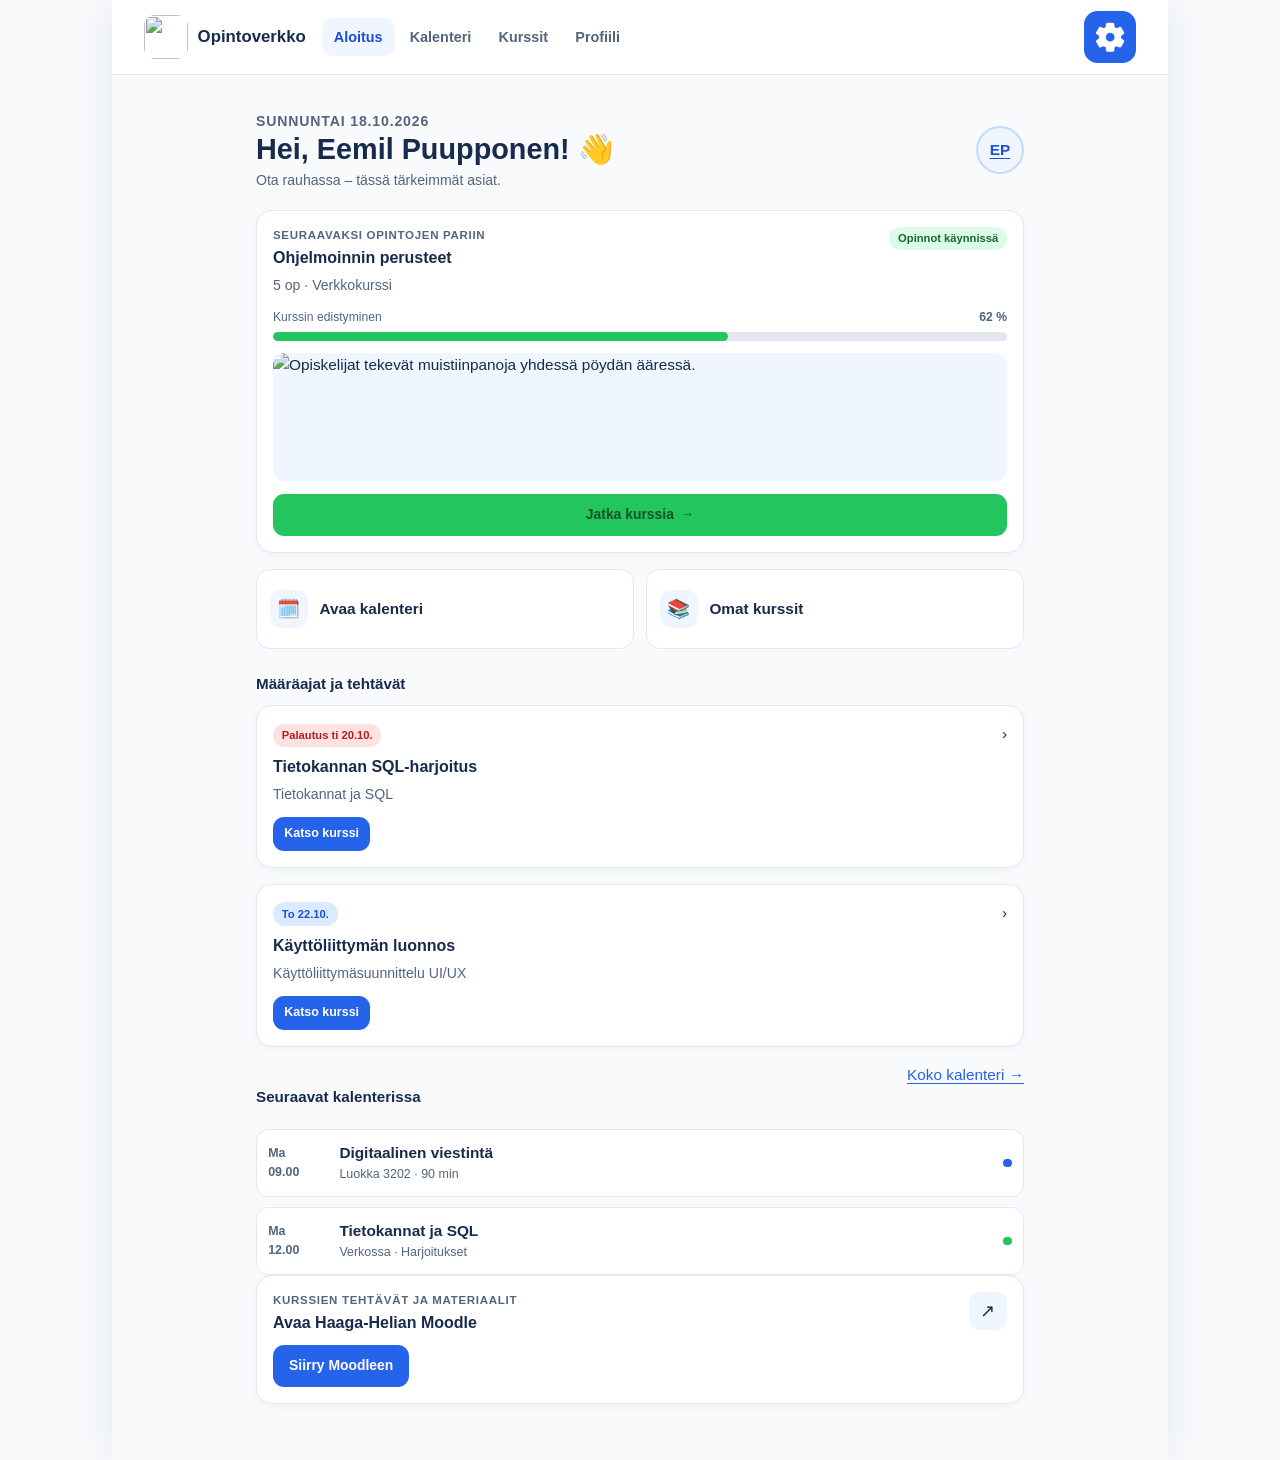
==== index.html @ d27fb997 "Add files via upload" ====
<!doctype html>
<html lang="fi">
<head>
	<meta charset="utf-8">
	<meta name="viewport" content="width=device-width, initial-scale=1">
	<meta name="description" content="Opintoverkon aloitusnäkymä kokoaa opiskelupäivän, tehtävät ja kurssit yhteen.">
	<title>Aloitus – Opintoverkko</title>
	<link rel="stylesheet" href="style.css">
</head>
<body>
	<a class="skip-link" href="#sisalto">Siirry sisältöön</a>
	<div class="app-shell">
		<header class="app-header">
			<a class="brand" href="index.html" aria-label="Opintoverkko, aloitus">
				<img class="brand-logo" src="images/opintoverkko-logo.png" alt="" width="768" height="768">
				<span>Opintoverkko</span>
			</a>
			<nav class="top-nav" aria-label="Päänavigaatio">
				<a href="index.html" aria-current="page">Aloitus</a>
				<a href="kalenteri.html">Kalenteri</a>
				<a href="kurssit.html">Kurssit</a>
				<a href="profiili.html">Profiili</a>
			</nav>
			<div class="header-actions">
				<a class="settings-icon-link" href="asetukset.html" aria-label="Avaa asetukset" title="Asetukset">
					<svg class="settings-gear" aria-hidden="true" viewBox="0 0 24 24"><path d="M19.14 12.94c.04-.31.06-.62.06-.94s-.02-.63-.07-.94l2.03-1.58a.5.5 0 0 0 .12-.64l-1.92-3.32a.5.5 0 0 0-.61-.22l-2.39.96a7.3 7.3 0 0 0-1.63-.94l-.36-2.54a.5.5 0 0 0-.5-.42h-3.84a.5.5 0 0 0-.5.42l-.36 2.54c-.59.23-1.14.55-1.63.94l-2.39-.96a.5.5 0 0 0-.61.22L2.62 8.84a.5.5 0 0 0 .12.64l2.03 1.58c-.05.31-.07.63-.07.94s.02.63.07.94l-2.03 1.58a.5.5 0 0 0-.12.64l1.92 3.32c.12.21.37.3.61.22l2.39-.96c.49.39 1.04.71 1.63.94l.36 2.54c.04.24.25.42.5.42h3.84c.25 0 .46-.18.5-.42l.36-2.54c.59-.23 1.14-.55 1.63-.94l2.39.96c.24.09.49 0 .61-.22l1.92-3.32a.5.5 0 0 0-.12-.64l-2.02-1.58ZM12 15.5a3.5 3.5 0 1 1 0-7 3.5 3.5 0 0 1 0 7Z"/></svg>
				</a>
			</div>
		</header>

		<main class="page-content" id="sisalto">
			<header class="page-heading">
				<div>
					<p class="eyebrow">Sunnuntai 18.10.2026</p>
					<h1>Hei, <span data-profile-name>Eemil Puupponen</span>! 👋</h1>
					<p>Ota rauhassa – tässä tärkeimmät asiat.</p>
				</div>
				<a class="avatar" href="profiili.html" aria-label="Avaa profiili"><span data-profile-initials>EP</span></a>
			</header>

			<section class="card" aria-labelledby="jatka-otsikko">
				<div class="card-title-row">
					<div>
						<span class="eyebrow">Seuraavaksi opintojen pariin</span>
						<h2 id="jatka-otsikko">Ohjelmoinnin perusteet</h2>
						<p>5 op · Verkkokurssi</p>
					</div>
					<span class="tag green">Opinnot käynnissä</span>
				</div>
				<div class="progress-row"><span>Kurssin edistyminen</span><strong>62 %</strong></div>
				<progress value="62" max="100" aria-label="Ohjelmoinnin perusteet, edistyminen 62 prosenttia">62 %</progress>
				<img class="course-art" src="images/opintoverkko.svg" alt="Opiskelijat tekevät muistiinpanoja yhdessä pöydän ääressä." width="560" height="420">
				<a class="button-link full" href="kurssit.html">Jatka kurssia <span aria-hidden="true">→</span></a>
			</section>

			<nav class="quick-grid" aria-label="Pikavalinnat">
				<a class="quick-link" href="kalenteri.html"><span class="quick-icon" aria-hidden="true">🗓️</span> Avaa kalenteri</a>
				<a class="quick-link" href="kurssit.html"><span class="quick-icon" aria-hidden="true">📚</span> Omat kurssit</a>
			</nav>

			<section aria-labelledby="tehtavat-otsikko">
				<h2 class="section-label" id="tehtavat-otsikko">Määräajat ja tehtävät</h2>
				<article class="card">
					<div class="card-title-row">
						<div>
							<span class="tag red">Palautus ti 20.10.</span>
							<h3 class="card-subheading">Tietokannan SQL-harjoitus</h3>
							<p>Tietokannat ja SQL</p>
						</div>
						<span aria-hidden="true">›</span>
					</div>
					<a class="button-link blue small" href="kurssit.html">Katso kurssi</a>
				</article>
				<article class="card">
					<div class="card-title-row">
						<div>
							<span class="tag blue">To 22.10.</span>
							<h3 class="card-subheading">Käyttöliittymän luonnos</h3>
							<p>Käyttöliittymäsuunnittelu UI/UX</p>
						</div>
						<span aria-hidden="true">›</span>
					</div>
					<a class="button-link blue small" href="kurssit.html">Katso kurssi</a>
				</article>
			</section>

			<section aria-labelledby="aikataulu-otsikko">
				<div class="card-title-row">
					<h2 class="section-label" id="aikataulu-otsikko">Seuraavat kalenterissa</h2>
					<a href="kalenteri.html">Koko kalenteri →</a>
				</div>
				<div class="event-list">
					<div class="event">
						<span class="event-time">Ma<br>09.00</span>
						<div><strong>Digitaalinen viestintä</strong><span>Luokka 3202 · 90 min</span></div>
						<span class="event-mark" aria-label="Opintotapahtuma"></span>
					</div>
					<div class="event">
						<span class="event-time">Ma<br>12.00</span>
						<div><strong>Tietokannat ja SQL</strong><span>Verkossa · Harjoitukset</span></div>
						<span class="event-mark green" aria-label="Verkko-opetus"></span>
					</div>
				</div>
			</section>

			<aside class="card" aria-labelledby="moodle-otsikko">
				<div class="card-title-row">
					<div>
						<span class="eyebrow">Kurssien tehtävät ja materiaalit</span>
						<h2 id="moodle-otsikko">Avaa Haaga-Helian Moodle</h2>
					</div>
					<span class="quick-icon" aria-hidden="true">↗</span>
				</div>
				<a class="button-link blue" href="https://hhmoodle.haaga-helia.fi/my/" target="_blank" rel="noopener noreferrer">Siirry Moodleen</a>
			</aside>
		</main>

		<nav class="bottom-nav" aria-label="Päänavigaatio">
			<a href="index.html" aria-current="page"><span class="nav-icon" aria-hidden="true">⌂</span>Aloitus</a>
			<a href="kalenteri.html"><span class="nav-icon" aria-hidden="true">▦</span>Kalenteri</a>
			<a href="kurssit.html"><span class="nav-icon" aria-hidden="true">▤</span>Kurssit</a>
			<a href="profiili.html"><span class="nav-icon" aria-hidden="true">◉</span>Profiili</a>
		</nav>
	</div>
	<script src="app-settings.js"></script>
</body>
</html>
---- style.css ----
:root {
	color-scheme: light;
	font-family: "Segoe UI", Arial, sans-serif;
	font-synthesis: none;
	text-rendering: optimizeLegibility;
	--canvas: #F8FAFC;
	--panel: #fff;
	--panel-soft: #EFF6FF;
	--ink: #172B4D;
	--muted: #53657E;
	--blue: #2563EB;
	--blue-dark: #1D4ED8;
	--green: #22C55E;
	--green-dark: #166534;
	--red: #EF4444;
	--line: #E2E8F0;
	--radius: 1rem;
}

* {
	box-sizing: border-box;
}

body {
	min-width: 320px;
	min-height: 100vh;
	margin: 0;
	background: var(--canvas);
	color: var(--ink);
	font-size: 0.96rem;
	line-height: 1.55;
}

a {
	color: var(--blue);
	text-underline-offset: 0.18em;
}

a:hover {
	color: var(--blue-dark);
}

a:focus-visible,
button:focus-visible {
	outline: 3px solid var(--red);
	outline-offset: 3px;
}

.skip-link {
	position: fixed;
	z-index: 10;
	top: 0.75rem;
	left: 0.75rem;
	padding: 0.7rem 1rem;
	transform: translateY(-160%);
	border-radius: 0.65rem;
	background: var(--panel);
	color: var(--blue-dark);
	font-weight: 700;
}

.skip-link:focus {
	transform: translateY(0);
}

.app-shell {
	width: min(100% - 2rem, 66rem);
	min-height: 100vh;
	margin-inline: auto;
	background: var(--canvas);
	box-shadow: 0 0 2.5rem #172B4D14;
}

.app-header {
	display: flex;
	min-height: 4.5rem;
	align-items: center;
	justify-content: space-between;
	gap: 1rem;
	padding: 0.7rem clamp(1rem, 4vw, 2rem);
	background: var(--panel);
	border-bottom: 1px solid var(--line);
}

.brand {
	display: inline-flex;
	align-items: center;
	gap: 0.6rem;
	color: var(--ink);
	font-size: 1.05rem;
	font-weight: 800;
	text-decoration: none;
}

.brand-logo {
	display: block;
	width: 2.75rem;
	height: 2.75rem;
	flex: 0 0 auto;
	border-radius: 0.7rem;
	object-fit: contain;
}

.brand span {
	display: inline-block;
}

.header-actions {
	display: flex;
	align-items: center;
	margin-left: auto;
}

.settings-icon-link {
	display: inline-flex;
	width: 3.25rem;
	height: 3.25rem;
	align-items: center;
	justify-content: center;
	border-radius: 0.85rem;
	background: var(--blue);
	color: #fff;
	text-decoration: none;
}

.settings-icon-link:hover {
	background: var(--blue-dark);
}

.settings-gear {
	display: grid;
	width: 2.15rem;
	height: 2.15rem;
	place-items: center;
	border-radius: inherit;
	color: #fff;
	fill: currentColor;
	stroke: currentColor;
	stroke-width: 0.9;
	stroke-linejoin: round;
	line-height: 1;
}

.top-nav {
	display: flex;
	flex-wrap: wrap;
	gap: 0.2rem;
}

.top-nav a {
	padding: 0.5rem 0.75rem;
	border-radius: 0.7rem;
	color: var(--muted);
	font-size: 0.9rem;
	font-weight: 700;
	text-decoration: none;
}

.top-nav a:hover,
.top-nav a[aria-current="page"] {
	background: var(--panel-soft);
	color: var(--blue-dark);
}

.page-content {
	width: min(100%, 52rem);
	margin-inline: auto;
	padding: clamp(1rem, 4vw, 2rem);
	padding-bottom: 2.5rem;
}

.page-heading {
	display: flex;
	align-items: center;
	justify-content: space-between;
	gap: 1rem;
	margin-bottom: 1.1rem;
}

.page-heading h1 {
	margin: 0;
	font-size: clamp(1.35rem, 4vw, 1.8rem);
	line-height: 1.2;
}

h1,
h2,
h3 {
	font-family: "Segoe UI Semibold", "Segoe UI", Arial, sans-serif;
	font-weight: 600;
}

.page-heading p {
	margin: 0.2rem 0 0;
	color: var(--muted);
	font-size: 0.88rem;
}

.avatar {
	display: grid;
	width: 3rem;
	height: 3rem;
	flex: 0 0 auto;
	place-items: center;
	border: 2px solid #BFDBFE;
	border-radius: 50%;
	background: #EFF6FF;
	color: var(--blue-dark);
	font-weight: 800;
}

.avatar.large {
	width: 5rem;
	height: 5rem;
	font-size: 1.35rem;
}

.card {
	margin-bottom: 1rem;
	padding: 1rem;
	border: 1px solid var(--line);
	border-radius: var(--radius);
	background: var(--panel);
	box-shadow: 0 2px 8px #172B4D0A;
}

.card h2,
.card h3 {
	margin: 0;
	font-size: 1rem;
	line-height: 1.35;
}

.card p {
	margin: 0.4rem 0 0;
	color: var(--muted);
	font-size: 0.88rem;
}

.card h3.card-subheading {
	margin-top: 0.55rem;
}

.course-art {
	display: block;
	width: 100%;
	height: 8rem;
	margin-top: 0.75rem;
	border-radius: 0.75rem;
	background: var(--panel-soft);
	object-fit: cover;
	object-position: center 58%;
}

.card-title-row {
	display: flex;
	align-items: flex-start;
	justify-content: space-between;
	gap: 0.75rem;
	margin-bottom: 0.7rem;
}

.section-label {
	margin: 1.4rem 0 0.6rem;
	font-size: 0.95rem;
	font-weight: 800;
}

.eyebrow {
	display: block;
	margin-bottom: 0.15rem;
	color: var(--muted);
	font-size: 0.72rem;
	font-weight: 800;
	letter-spacing: 0.06em;
	text-transform: uppercase;
}

.tag {
	display: inline-flex;
	align-items: center;
	gap: 0.25rem;
	padding: 0.2rem 0.55rem;
	border-radius: 999px;
	background: #F1F5F9;
	color: #334155;
	font-size: 0.7rem;
	font-weight: 800;
	white-space: nowrap;
}

.tag.green {
	background: #DCFCE7;
	color: #166534;
}

.tag.red {
	background: #FEE2E2;
	color: #B91C1C;
}

.tag.blue {
	background: #DBEAFE;
	color: #1D4ED8;
}

.button-link {
	display: inline-flex;
	min-height: 2.65rem;
	align-items: center;
	justify-content: center;
	gap: 0.4rem;
	padding: 0.55rem 1rem;
	border: 0;
	border-radius: 0.7rem;
	background: var(--green);
	color: #14532D;
	font: inherit;
	font-size: 0.87rem;
	font-weight: 800;
	text-align: center;
	text-decoration: none;
}

.button-link:hover {
	background: #16A34A;
	color: #fff;
}

.button-link.blue {
	background: var(--blue);
	color: #fff;
}

.button-link.blue:hover {
	background: var(--blue-dark);
}

.button-link.secondary {
	border: 1px solid var(--line);
	background: var(--panel);
	color: var(--blue-dark);
}

.button-link.secondary:hover {
	background: var(--panel-soft);
}

.button-link.full {
	display: flex;
	width: 100%;
	margin-top: 0.8rem;
}

.button-link.small {
	min-height: 2.1rem;
	padding: 0.35rem 0.7rem;
	font-size: 0.78rem;
}

.quick-grid {
	display: grid;
	grid-template-columns: repeat(2, minmax(0, 1fr));
	gap: 0.75rem;
	margin: 1rem 0;
}

.quick-link {
	display: flex;
	min-height: 5rem;
	align-items: center;
	gap: 0.7rem;
	padding: 0.8rem;
	border: 1px solid var(--line);
	border-radius: 0.85rem;
	background: var(--panel);
	color: var(--ink);
	font-weight: 750;
	text-decoration: none;
}

.quick-link:hover {
	border-color: #93C5FD;
	background: var(--panel-soft);
	color: var(--blue-dark);
}

.quick-icon {
	display: grid;
	width: 2.4rem;
	height: 2.4rem;
	flex: 0 0 auto;
	place-items: center;
	border-radius: 0.7rem;
	background: #EFF6FF;
	font-size: 1.15rem;
}

.event-list,
.course-list,
.profile-list {
	display: grid;
	gap: 0.65rem;
}

.event {
	display: grid;
	grid-template-columns: 3.7rem minmax(0, 1fr) auto;
	align-items: center;
	gap: 0.75rem;
	padding: 0.7rem;
	border: 1px solid var(--line);
	border-radius: 0.75rem;
	background: var(--panel);
}

.event-time {
	color: var(--blue-dark);
	font-size: 0.82rem;
	font-weight: 800;
}

.event strong,
.event span {
	display: block;
}

.event span {
	color: var(--muted);
	font-size: 0.78rem;
}

.event-mark {
	width: 0.55rem;
	height: 0.55rem;
	border-radius: 50%;
	background: var(--blue);
}

.event-mark.green {
	background: var(--green);
}

.event-mark.red {
	background: var(--red);
}

.progress-row {
	display: flex;
	align-items: center;
	justify-content: space-between;
	gap: 0.75rem;
	margin-top: 0.65rem;
	color: var(--muted);
	font-size: 0.76rem;
}

progress {
	display: block;
	width: 100%;
	height: 0.55rem;
	margin-top: 0.35rem;
	overflow: hidden;
	border: 0;
	border-radius: 999px;
	background: #E2E8F0;
	accent-color: var(--green);
}

progress::-webkit-progress-bar {
	border-radius: 999px;
	background: #E2E8F0;
}

progress::-webkit-progress-value {
	border-radius: 999px;
	background: var(--green);
}

progress::-moz-progress-bar {
	border-radius: 999px;
	background: var(--green);
}

.calendar-card {
	padding: 0.85rem;
}

.calendar-view-switch {
	display: inline-flex;
	gap: 0.2rem;
	margin-bottom: 0.75rem;
	padding: 0.2rem;
	border-radius: 0.75rem;
	background: #F1F5F9;
}

.view-button,
.calendar-arrow,
.today-button {
	min-height: 2.25rem;
	border: 0;
	border-radius: 0.55rem;
	background: transparent;
	color: var(--muted);
	font: inherit;
	font-size: 0.8rem;
	font-weight: 750;
	cursor: pointer;
}

.view-button {
	padding-inline: 0.85rem;
}

.view-button.is-active {
	background: var(--panel);
	color: var(--blue-dark);
	box-shadow: 0 1px 4px #25375b20;
}

.calendar-toolbar {
	display: flex;
	align-items: center;
	justify-content: space-between;
	gap: 0.5rem;
	margin-bottom: 0.75rem;
}

.period-navigation,
.calendar-actions {
	display: flex;
	align-items: center;
	gap: 0.45rem;
}

.calendar-arrow {
	width: 2.25rem;
	background: var(--panel-soft);
	color: var(--blue-dark);
	font-size: 1.3rem;
	line-height: 1;
}

.today-button {
	padding-inline: 0.65rem;
	background: var(--panel-soft);
	color: var(--blue-dark);
}

.calendar-arrow:hover,
.today-button:hover {
	background: #DBEAFE;
}

.calendar-toolbar h2 {
	font-size: 1rem;
	text-align: center;
	text-transform: capitalize;
}

.calendar-legend {
	display: flex;
	flex-wrap: wrap;
	gap: 0.5rem 0.9rem;
	margin-top: 0.8rem;
	color: var(--muted);
	font-size: 0.72rem;
}

.calendar-legend span {
	display: inline-flex;
	align-items: center;
	gap: 0.3rem;
}

.calendar-grid {
	display: grid;
	grid-template-columns: repeat(7, minmax(0, 1fr));
	gap: 0.25rem;
	margin: 0;
	padding: 0;
	list-style: none;
	text-align: center;
}

.calendar-grid[hidden] {
	display: none;
}

.calendar-grid li {
	display: grid;
	min-height: 2.5rem;
	place-items: center;
	border-radius: 0.55rem;
	color: var(--ink);
	font-size: 0.83rem;
}

.calendar-grid .calendar-day {
	position: relative;
	width: 100%;
	height: 100%;
	min-width: 0;
	min-height: inherit;
	padding: 0;
	border: 0;
	border-radius: 0.55rem;
	background: transparent;
	color: var(--ink);
	font: inherit;
	font-size: 0.83rem;
	cursor: pointer;
}

.calendar-grid .calendar-day:hover {
	background: #EFF6FF;
}

.calendar-grid .calendar-day.outside-month {
	color: #94A3B8;
}

.calendar-grid .calendar-day.is-selected:not(.today) {
	outline: 2px solid var(--blue);
	outline-offset: -2px;
}

.calendar-grid .calendar-day.has-event {
	background: #EFF6FF;
	color: var(--blue-dark);
	font-weight: 800;
}

.calendar-grid .calendar-day.has-deadline:not(.today)::after {
	background: var(--red);
}

.calendar-grid .calendar-day.has-deadline.today::after {
	background: #FCA5A5;
}

.calendar-grid .calendar-day.has-event::after {
	position: absolute;
	bottom: 0.22rem;
	width: 0.28rem;
	height: 0.28rem;
	border-radius: 50%;
	background: var(--blue);
	content: "";
}

.calendar-grid .calendar-day.today {
	background: var(--blue);
	color: #fff;
}

.calendar-grid .calendar-day.today::after {
	background: var(--green);
}

.calendar-grid .weekday {
	min-height: 1.8rem;
	color: var(--muted);
	font-size: 0.68rem;
	font-weight: 800;
	text-transform: uppercase;
}

.calendar-grid .muted-day {
	color: #94A3B8;
}

.calendar-grid .has-event {
	position: relative;
	background: #EFF6FF;
	color: var(--blue-dark);
	font-weight: 800;
}

.calendar-grid .has-event::after {
	position: absolute;
	bottom: 0.22rem;
	width: 0.28rem;
	height: 0.28rem;
	border-radius: 50%;
	background: var(--blue);
	content: "";
}

.calendar-grid .today {
	background: var(--blue);
	color: #fff;
}

.calendar-grid .today::after {
	background: var(--green);
}

.week-schedule[hidden] {
	display: none;
}

.week-timetable-scroll {
	max-width: 100%;
	max-height: 50vh;
	overflow: auto;
	border: 1px solid var(--line);
	border-radius: 0.75rem;
	background: var(--panel);
	overscroll-behavior: contain;
}

.week-timetable {
	display: grid;
	min-width: 46rem;
	grid-template-columns: 3.35rem repeat(7, minmax(0, 1fr));
	grid-template-rows: 3.3rem auto;
	background: var(--panel);
}

.timetable-corner,
.timetable-day-heading {
	position: sticky;
	top: 0;
	z-index: 3;
	display: flex;
	align-items: center;
	justify-content: center;
	gap: 0.25rem;
	border-bottom: 1px solid var(--line);
	background: var(--panel-soft);
	font-size: 0.75rem;
	font-weight: 800;
}

.timetable-corner,
.timetable-time-column {
	position: sticky;
	left: 0;
	z-index: 2;
	background: var(--panel);
}

.timetable-corner {
	z-index: 4;
	left: 0;
	border-right: 1px solid var(--line);
}

.timetable-day-heading {
	flex-direction: column;
	gap: 0;
	border-right: 1px solid var(--line);
	color: var(--muted);
}

.timetable-day-heading.is-today {
	background: #DBEAFE;
	color: var(--blue-dark);
}

.timetable-date-button {
	padding: 0;
	border: 0;
	background: transparent;
	color: inherit;
	font: inherit;
	font-weight: 800;
	cursor: pointer;
}

.timetable-date-button:hover {
	color: var(--blue);
	text-decoration: underline;
	text-underline-offset: 0.12em;
}

.timetable-time-column,
.timetable-day-column {
	height: calc(var(--schedule-hour-height) * 17);
}

.timetable-time-column {
	z-index: 2;
	border-right: 1px solid var(--line);
}

.timetable-time-column {
	position: sticky;
	top: 3.3rem;
}

.timetable-hour-label {
	display: block;
	height: var(--schedule-hour-height);
	padding: 0.2rem 0.25rem 0;
	border-top: 1px solid var(--line);
	color: var(--muted);
	font-size: 0.65rem;
	text-align: right;
}

.timetable-end-label {
	position: absolute;
	right: 0.2rem;
	bottom: 0;
	transform: translateY(50%);
	padding-inline: 0.1rem;
	background: var(--panel);
	color: var(--muted);
	font-size: 0.65rem;
}

.timetable-day-column {
	position: relative;
	min-width: 0;
	border-right: 1px solid var(--line);
	background: repeating-linear-gradient(
		to bottom,
		transparent 0,
		transparent calc(var(--schedule-hour-height) - 1px),
		var(--line) calc(var(--schedule-hour-height) - 1px),
		var(--line) var(--schedule-hour-height)
	);
}

.timetable-event {
	position: absolute;
	z-index: 1;
	right: 0.15rem;
	left: 0.15rem;
	display: flex;
	min-height: 2.5rem;
	flex-direction: column;
	gap: 0.1rem;
	overflow: hidden;
	padding: 0.2rem;
	border: 1px solid #BFDBFE;
	border-left: 3px solid var(--blue);
	border-radius: 0.35rem;
	background: #EFF6FF;
	color: var(--blue-dark);
	font-size: 0.62rem;
	line-height: 1.25;
}

.timetable-event.online {
	border-color: #86EFAC;
	border-left-color: var(--green-dark);
	background: #DCFCE7;
	color: #166534;
}

.timetable-event.deadline {
	border-color: #FCA5A5;
	border-left-color: var(--red);
	background: #FEF2F2;
	color: #991B1B;
}

.timetable-event.is-deadline-marker {
	right: 0.05rem;
	bottom: 0;
	left: 0.05rem;
	min-height: 2.5rem;
	padding: 0.2rem 0.1rem;
	font-size: 0.58rem;
}

.timetable-event:focus-visible {
	z-index: 2;
	outline: 3px solid var(--red);
	outline-offset: 1px;
}

.timetable-event-time {
	font-size: 0.65rem;
}

.timetable-event-title {
	display: -webkit-box;
	overflow: hidden;
	-webkit-box-orient: vertical;
	-webkit-line-clamp: 3;
	overflow-wrap: anywhere;
}

.schedule-hint {
	margin: 0.55rem 0 0;
	color: var(--muted);
	font-size: 0.75rem;
}

.day-agenda {
	display: grid;
	gap: 0.6rem;
	margin-top: 1rem;
}

.day-agenda[hidden] {
	display: none;
}

.day-agenda h2 {
	margin: 0 0 0.1rem;
	font-size: 1rem;
}

.course-card {
	padding: 0;
	overflow: hidden;
}

.course-accent {
	height: 0.35rem;
	background: var(--blue);
}

.course-accent.green {
	background: var(--green);
}

.course-accent.gold {
	background: var(--green);
}

.course-accent.purple {
	background: var(--blue);
}

.course-body {
	padding: 1rem;
}

.course-code {
	color: var(--muted);
	font-size: 0.73rem;
	font-weight: 800;
}

.course-actions {
	display: flex;
	flex-wrap: wrap;
	align-items: center;
	justify-content: space-between;
	gap: 0.7rem;
	margin-top: 0.8rem;
}

.profile-hero {
	display: flex;
	align-items: center;
	gap: 1rem;
}

.profile-hero h2 {
	margin: 0;
	font-size: 1.2rem;
}

.profile-hero p {
	margin-top: 0.2rem;
}

.profile-stat-grid {
	display: grid;
	grid-template-columns: repeat(3, minmax(0, 1fr));
	gap: 0.6rem;
	margin-top: 1rem;
}

.stat {
	padding: 0.7rem 0.4rem;
	border-radius: 0.75rem;
	background: var(--panel-soft);
	text-align: center;
}

.stat strong,
.stat span {
	display: block;
}

.stat strong {
	color: var(--blue-dark);
	font-size: 1.1rem;
}

.stat span {
	color: var(--muted);
	font-size: 0.68rem;
}

.profile-item {
	display: flex;
	align-items: center;
	justify-content: space-between;
	gap: 1rem;
	padding: 0.75rem 0;
	border-bottom: 1px solid var(--line);
}

.profile-item:last-child {
	border-bottom: 0;
}

.profile-item strong,
.profile-item span {
	display: block;
}

.profile-item span {
	color: var(--muted);
	font-size: 0.78rem;
}

.settings-form {
	display: grid;
	gap: 1rem;
}

.settings-field {
	display: grid;
	gap: 0.35rem;
	color: var(--ink);
	font-size: 0.88rem;
	font-weight: 750;
}

.settings-field input,
.settings-field select {
	width: 100%;
	min-height: 2.8rem;
	padding: 0.6rem 0.75rem;
	border: 1px solid #CBD5E1;
	border-radius: 0.65rem;
	background: #fff;
	color: var(--ink);
	font: inherit;
	font-weight: 400;
}

.settings-field input:focus-visible,
.settings-field select:focus-visible {
	outline: 3px solid var(--red);
	outline-offset: 2px;
}

.settings-fieldset {
	display: grid;
	gap: 0.6rem;
	margin: 0;
	padding: 0;
	border: 0;
}

.settings-fieldset legend {
	margin-bottom: 0.65rem;
	font-size: 1rem;
	font-weight: 800;
}

.settings-choice {
	display: flex;
	align-items: flex-start;
	gap: 0.7rem;
	padding: 0.8rem;
	border: 1px solid var(--line);
	border-radius: 0.75rem;
	background: var(--panel);
}

.settings-choice input {
	width: 1.1rem;
	height: 1.1rem;
	flex: 0 0 auto;
	margin: 0.15rem 0 0;
	accent-color: var(--blue);
}

.settings-choice strong,
.settings-choice span {
	display: block;
}

.settings-choice strong {
	font-size: 0.88rem;
}

.settings-choice span {
	margin-top: 0.15rem;
	color: var(--muted);
	font-size: 0.78rem;
	font-weight: 400;
}

.settings-actions {
	display: flex;
	flex-wrap: wrap;
	gap: 0.65rem;
}

.settings-status {
	min-height: 1.5rem;
	margin: 0;
	color: var(--green-dark);
	font-size: 0.85rem;
	font-weight: 750;
}

.bottom-nav {
	display: none;
}

.note {
	padding: 0.85rem;
	border-left: 4px solid var(--blue);
	border-radius: 0.65rem;
	background: var(--panel-soft);
	color: var(--muted);
	font-size: 0.82rem;
}

@media (max-width: 620px) {
	body {
		background: var(--canvas);
	}

	.app-shell {
		width: 100%;
		padding-bottom: calc(4.6rem + env(safe-area-inset-bottom));
		box-shadow: none;
	}

	.app-header {
		min-height: 3.7rem;
	}

	.brand-logo {
		width: 2.5rem;
		height: 2.5rem;
	}

	.settings-icon-link {
		width: 2.9rem;
		height: 2.9rem;
	}

	.settings-gear {
		width: 1.95rem;
		height: 1.95rem;
	}

	.top-nav {
		display: none;
	}

	.page-content {
		padding: 1rem;
	}

	.bottom-nav {
		position: fixed;
		z-index: 5;
		right: 0;
		bottom: 0;
		left: 0;
		display: grid;
		grid-template-columns: repeat(4, 1fr);
		padding: 0.4rem 0.5rem calc(0.4rem + env(safe-area-inset-bottom));
		border-top: 1px solid var(--line);
		background: var(--panel);
		box-shadow: 0 -4px 16px #172B4D10;
	}

	.bottom-nav a {
		display: grid;
		gap: 0.05rem;
		justify-items: center;
		padding: 0.25rem;
		border-radius: 0.65rem;
		color: var(--muted);
		font-size: 0.65rem;
		font-weight: 750;
		text-decoration: none;
	}

	.bottom-nav a[aria-current="page"] {
		background: var(--panel-soft);
		color: var(--blue-dark);
	}

	.nav-icon {
		font-size: 1.1rem;
		line-height: 1.2;
	}

	.calendar-grid li {
		min-height: 2.25rem;
		font-size: 0.77rem;
	}

	.calendar-toolbar {
		align-items: flex-start;
		flex-direction: column;
	}

	.calendar-actions {
		width: 100%;
		justify-content: space-between;
	}

	.calendar-grid .calendar-day {
		font-size: 0.77rem;
	}
}

@media (max-width: 360px) {
	.event {
		grid-template-columns: 3.1rem minmax(0, 1fr) auto;
		gap: 0.5rem;
		padding: 0.6rem 0.5rem;
	}

	.event span {
		font-size: 0.72rem;
	}
}

@media (prefers-reduced-motion: reduce) {
	* {
		scroll-behavior: auto;
	}
}
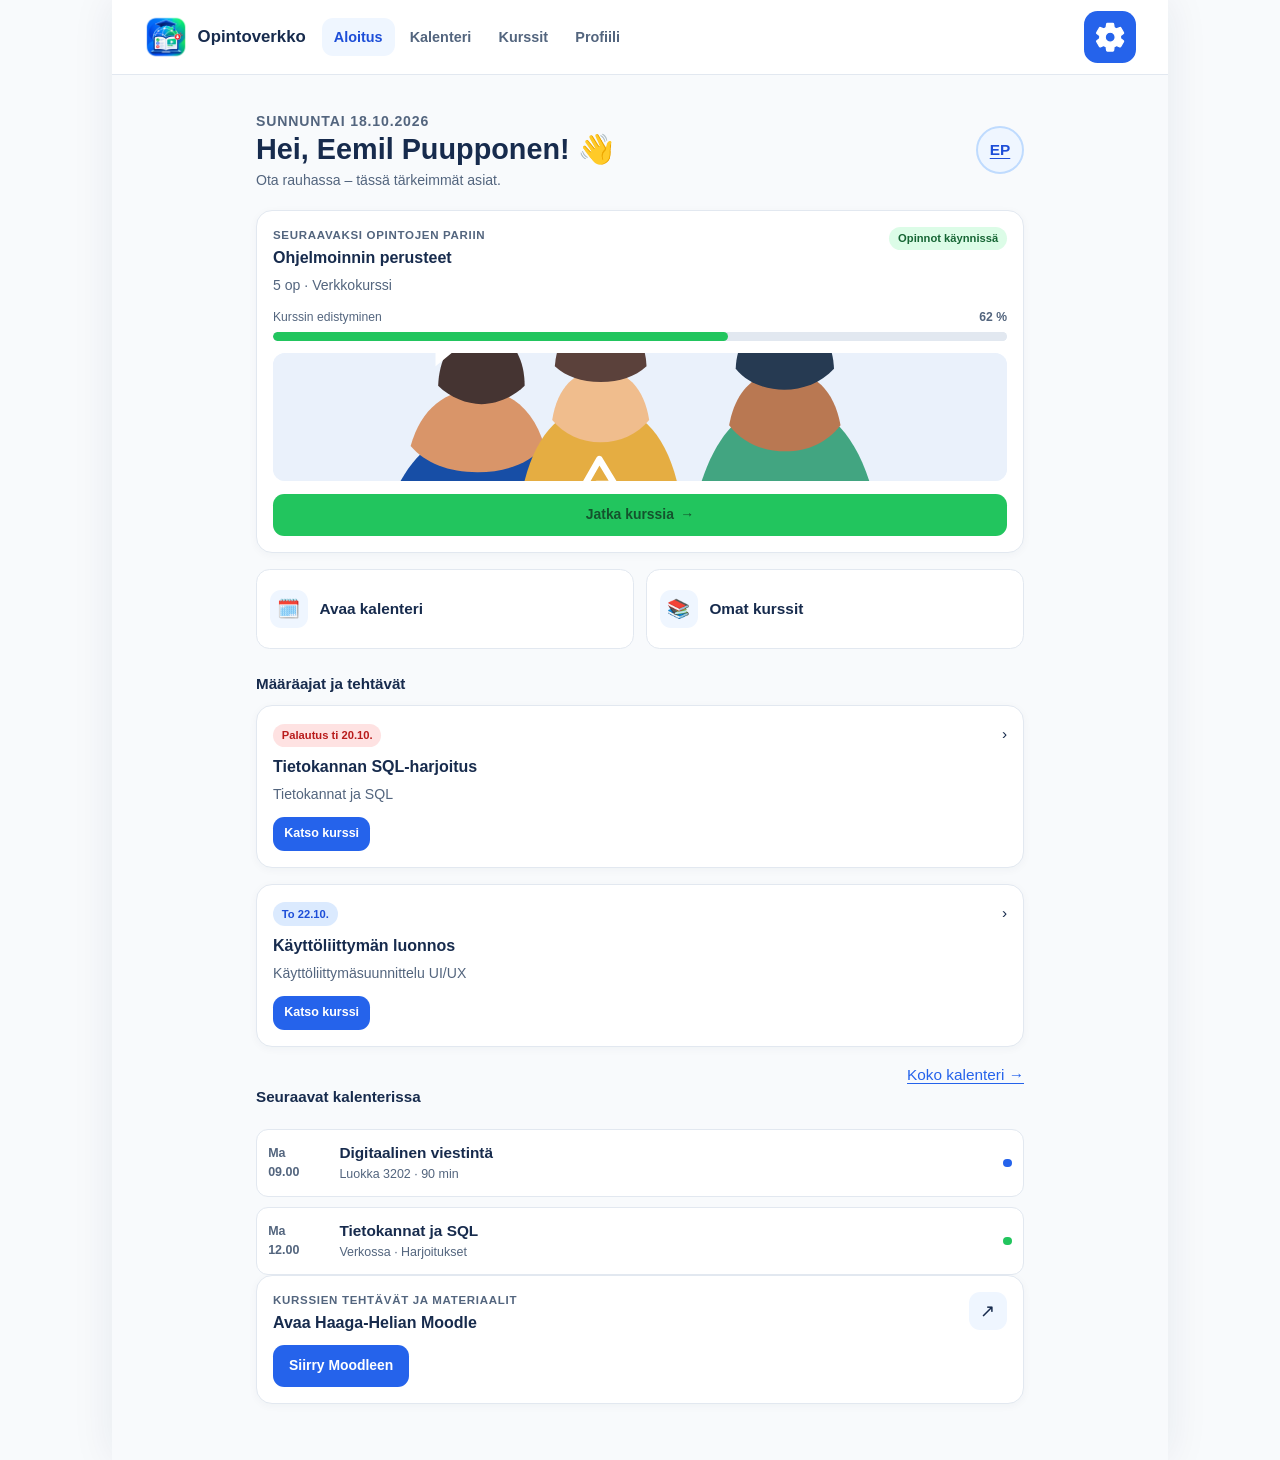
==== commit 05e7e277: "Add files via upload" ====
--- a/index.html
+++ b/index.html
@@ -93,12 +93,12 @@
 					<div class="event">
 						<span class="event-time">Ma<br>09.00</span>
 						<div><strong>Digitaalinen viestintä</strong><span>Luokka 3202 · 90 min</span></div>
-						<span class="event-mark" aria-label="Opintotapahtuma"></span>
+						<span class="event-mark" aria-hidden="true"></span>
 					</div>
 					<div class="event">
 						<span class="event-time">Ma<br>12.00</span>
 						<div><strong>Tietokannat ja SQL</strong><span>Verkossa · Harjoitukset</span></div>
-						<span class="event-mark green" aria-label="Verkko-opetus"></span>
+						<span class="event-mark green" aria-hidden="true"></span>
 					</div>
 				</div>
 			</section>
